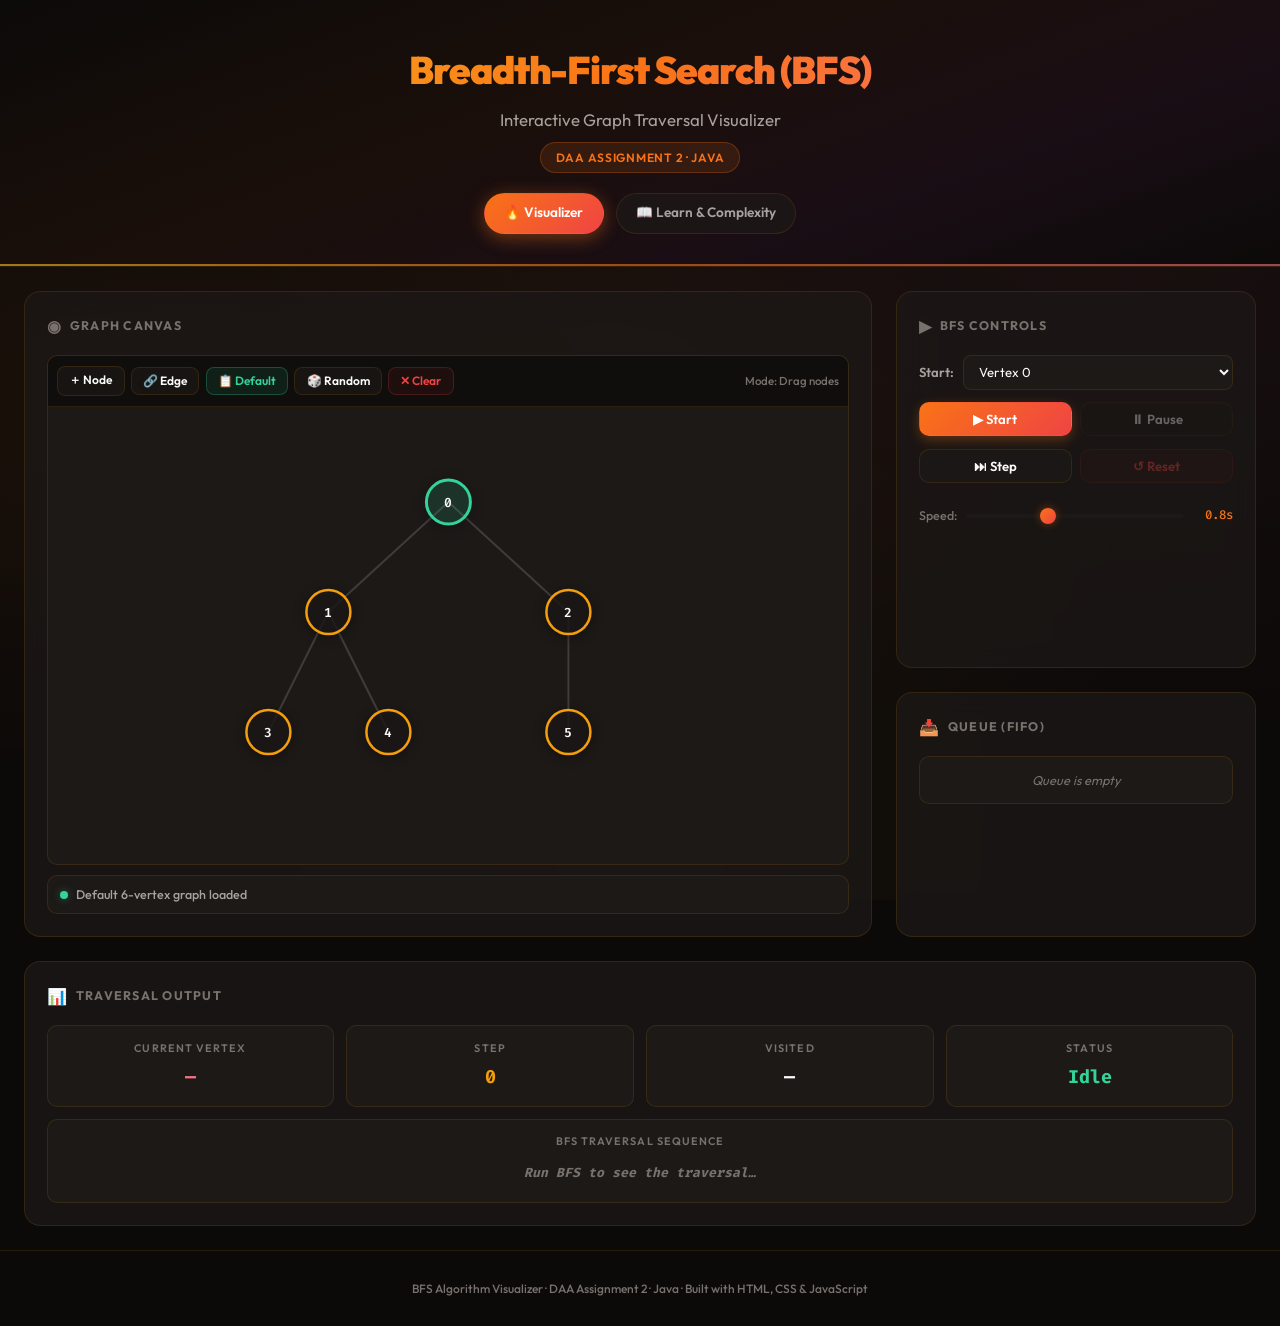
==== visualization/index.html @ 1174d3be "Initial commit: Breadth-First Search (BFS) in Python with interactive visualizer" ====
<!DOCTYPE html>
<html lang="en">
<head>
  <meta charset="UTF-8">
  <meta name="viewport" content="width=device-width, initial-scale=1.0">
  <meta name="description" content="Interactive Breadth-First Search (BFS) algorithm visualizer. Watch BFS traverse graphs in real-time with animated nodes, queue visualization, and traversal output. DAA Assignment 2.">
  <title>BFS Visualizer — Graph Canvas</title>
  <link rel="stylesheet" href="style.css">
</head>
<body>

  <!-- ===== HEADER ===== -->
  <header class="header">
    <h1>Breadth-First Search (BFS)</h1>
    <p class="subtitle">Interactive Graph Traversal Visualizer</p>
    <span class="badge">DAA Assignment 2 · Java</span>

    <nav class="page-nav">
      <a href="index.html" class="nav-link active">🔥 Visualizer</a>
      <a href="learn.html" class="nav-link">📖 Learn & Complexity</a>
    </nav>
  </header>

  <!-- ===== MAIN APP ===== -->
  <main class="app-container">

    <!-- ── Graph Canvas ── -->
    <section class="graph-section card" id="graph-section">
      <div class="card-title"><span class="icon">◉</span> Graph Canvas</div>
      <div class="graph-canvas-wrapper" id="graph-canvas-wrapper">
        <div class="canvas-toolbar">
          <button class="btn btn-sm" id="btn-add-node" title="Click canvas to add node">＋ Node</button>
          <button class="btn btn-sm" id="btn-add-edge" title="Click two nodes to connect">🔗 Edge</button>
          <button class="btn btn-sm btn-success" id="btn-load-default">📋 Default</button>
          <button class="btn btn-sm" id="btn-random-graph">🎲 Random</button>
          <button class="btn btn-sm btn-danger" id="btn-clear-graph">✕ Clear</button>
          <div class="canvas-mode-info" id="canvas-mode-info">Mode: Drag nodes</div>
        </div>
        <svg id="graph-svg" xmlns="http://www.w3.org/2000/svg">
          <defs>
            <filter id="glow">
              <feGaussianBlur stdDeviation="3" result="coloredBlur"/>
              <feMerge>
                <feMergeNode in="coloredBlur"/>
                <feMergeNode in="SourceGraphic"/>
              </feMerge>
            </filter>
          </defs>
          <g id="edges-group"></g>
          <g id="nodes-group"></g>
        </svg>
      </div>
      <div class="status-bar">
        <div class="status-dot ready" id="status-dot"></div>
        <span class="status-text" id="status-text">Ready — add nodes or load a graph</span>
      </div>
    </section>

    <!-- ── Controls ── -->
    <section class="controls-section card" id="controls-section">
      <div class="card-title"><span class="icon">▶</span> BFS Controls</div>
      <div class="controls-grid">
        <div class="start-vertex-row">
          <label for="start-vertex-select">Start:</label>
          <select id="start-vertex-select"><option value="">— add nodes —</option></select>
        </div>
        <div class="controls-row">
          <button class="btn btn-primary" id="btn-start-bfs" disabled>▶ Start</button>
          <button class="btn" id="btn-pause-bfs" disabled>⏸ Pause</button>
        </div>
        <div class="controls-row">
          <button class="btn" id="btn-step-bfs" disabled>⏭ Step</button>
          <button class="btn btn-danger" id="btn-reset-bfs" disabled>↺ Reset</button>
        </div>
        <div class="speed-control">
          <label for="speed-slider">Speed:</label>
          <input type="range" id="speed-slider" min="100" max="2000" value="800" step="100">
          <span class="speed-label" id="speed-label">0.8s</span>
        </div>
      </div>
    </section>

    <!-- ── Queue ── -->
    <section class="queue-section card" id="queue-section">
      <div class="card-title"><span class="icon">📥</span> Queue (FIFO)</div>
      <div class="queue-container" id="queue-container">
        <span class="queue-empty" id="queue-empty-msg">Queue is empty</span>
      </div>
    </section>

    <!-- ── Output ── -->
    <section class="output-section card" id="output-section">
      <div class="card-title"><span class="icon">📊</span> Traversal Output</div>
      <div class="info-grid">
        <div class="info-item">
          <div class="label">Current Vertex</div>
          <div class="value highlight-pink" id="info-current">—</div>
        </div>
        <div class="info-item">
          <div class="label">Step</div>
          <div class="value highlight-blue" id="info-step">0</div>
        </div>
        <div class="info-item">
          <div class="label">Visited</div>
          <div class="value" id="info-visited">—</div>
        </div>
        <div class="info-item">
          <div class="label">Status</div>
          <div class="value highlight-cyan" id="info-status">Idle</div>
        </div>
        <div class="info-item" style="grid-column: 1 / -1;">
          <div class="label">BFS Traversal Sequence</div>
          <div class="value traversal-sequence" id="info-traversal">
            <span style="color: var(--text-muted); font-style: italic; font-size: 0.82rem;">Run BFS to see the traversal…</span>
          </div>
        </div>
      </div>
    </section>

  </main>

  <!-- ===== FOOTER ===== -->
  <footer class="footer">
    BFS Algorithm Visualizer · DAA Assignment 2 · Java · Built with HTML, CSS & JavaScript
  </footer>

  <script src="script.js"></script>
</body>
</html>
---- visualization/style.css ----
/* ========================================================================
   BFS Algorithm Visualizer — "Ember" Theme Stylesheet
   DAA Assignment 2 — Java Implementation
   ======================================================================== */

/* ---------- Google Fonts ---------- */
@import url('https://fonts.googleapis.com/css2?family=Outfit:wght@300;400;500;600;700;800;900&family=Fira+Code:wght@400;500;600&display=swap');

/* ---------- CSS Custom Properties ---------- */
:root {
  /* Backgrounds */
  --bg-primary: #0c0a09;
  --bg-secondary: #1c1917;
  --bg-card: rgba(28, 25, 23, 0.75);
  --bg-card-hover: rgba(41, 37, 36, 0.85);
  --bg-surface: rgba(28, 25, 23, 0.9);

  /* Accents — warm ember palette */
  --accent-orange: #f97316;
  --accent-amber: #f59e0b;
  --accent-rose: #fb7185;
  --accent-red: #ef4444;
  --accent-gold: #fbbf24;
  --accent-emerald: #34d399;

  /* Text */
  --text-primary: #fafaf9;
  --text-secondary: #a8a29e;
  --text-muted: #78716c;

  /* Borders */
  --border-color: rgba(245, 158, 11, 0.12);
  --border-glow: rgba(249, 115, 22, 0.35);

  /* Gradients */
  --gradient-primary: linear-gradient(135deg, #f97316, #ef4444);
  --gradient-accent: linear-gradient(135deg, #fbbf24, #f97316, #fb7185);
  --gradient-header: linear-gradient(160deg, #0c0a09 0%, #1a0f0a 40%, #1a0e15 70%, #0c0a09 100%);
  --gradient-card-border: linear-gradient(135deg, rgba(249,115,22,0.3), rgba(251,113,133,0.15), transparent);

  /* Shadows */
  --shadow-sm: 0 2px 8px rgba(0, 0, 0, 0.4);
  --shadow-md: 0 4px 24px rgba(0, 0, 0, 0.5);
  --shadow-lg: 0 8px 48px rgba(0, 0, 0, 0.6);
  --shadow-glow-orange: 0 0 25px rgba(249, 115, 22, 0.2);
  --shadow-glow-rose: 0 0 25px rgba(251, 113, 133, 0.2);

  /* Sizing */
  --node-radius: 22;
  --border-radius: 16px;
  --border-radius-sm: 10px;
  --border-radius-lg: 20px;

  /* Transitions */
  --transition-fast: 0.15s cubic-bezier(0.4, 0, 0.2, 1);
  --transition-normal: 0.3s cubic-bezier(0.4, 0, 0.2, 1);
  --transition-slow: 0.5s cubic-bezier(0.4, 0, 0.2, 1);
}

/* ---------- Reset & Base ---------- */
*, *::before, *::after {
  margin: 0;
  padding: 0;
  box-sizing: border-box;
}

html {
  scroll-behavior: smooth;
  font-size: 16px;
}

body {
  font-family: 'Outfit', -apple-system, BlinkMacSystemFont, sans-serif;
  background: var(--bg-primary);
  color: var(--text-primary);
  min-height: 100vh;
  line-height: 1.6;
  overflow-x: hidden;
}

/* Animated ember background particles */
body::before {
  content: '';
  position: fixed;
  top: 0;
  left: 0;
  width: 100%;
  height: 100%;
  background:
    radial-gradient(ellipse at 15% 45%, rgba(249, 115, 22, 0.07) 0%, transparent 55%),
    radial-gradient(ellipse at 85% 25%, rgba(251, 113, 133, 0.06) 0%, transparent 55%),
    radial-gradient(ellipse at 50% 90%, rgba(245, 158, 11, 0.05) 0%, transparent 55%);
  pointer-events: none;
  z-index: 0;
  animation: emberGlow 8s ease-in-out infinite alternate;
}

@keyframes emberGlow {
  0% { opacity: 0.7; }
  100% { opacity: 1; }
}

/* ---------- Scrollbar ---------- */
::-webkit-scrollbar {
  width: 6px;
  height: 6px;
}

::-webkit-scrollbar-track {
  background: var(--bg-primary);
}

::-webkit-scrollbar-thumb {
  background: var(--accent-orange);
  border-radius: 3px;
}

/* ---------- Header ---------- */
.header {
  position: relative;
  text-align: center;
  padding: 2.5rem 1.5rem 2rem;
  background: var(--gradient-header);
  border-bottom: 1px solid var(--border-color);
  z-index: 1;
}

.header::after {
  content: '';
  position: absolute;
  bottom: 0;
  left: 0;
  width: 100%;
  height: 2px;
  background: var(--gradient-accent);
  opacity: 0.6;
}

.header h1 {
  font-size: 2.4rem;
  font-weight: 900;
  background: var(--gradient-accent);
  -webkit-background-clip: text;
  -webkit-text-fill-color: transparent;
  background-clip: text;
  letter-spacing: -0.03em;
  margin-bottom: 0.35rem;
}

.header .subtitle {
  font-size: 1.05rem;
  color: var(--text-secondary);
  font-weight: 400;
  margin-bottom: 0.5rem;
}

.header .badge {
  display: inline-block;
  padding: 0.3rem 0.9rem;
  background: rgba(249, 115, 22, 0.12);
  border: 1px solid rgba(249, 115, 22, 0.25);
  border-radius: 24px;
  font-size: 0.75rem;
  font-weight: 600;
  color: var(--accent-orange);
  letter-spacing: 0.06em;
  text-transform: uppercase;
}

/* ---------- Page Navigation ---------- */
.page-nav {
  margin-top: 1.25rem;
  display: flex;
  justify-content: center;
  gap: 0.75rem;
  flex-wrap: wrap;
}

.nav-link {
  display: inline-flex;
  align-items: center;
  gap: 0.45rem;
  padding: 0.55rem 1.2rem;
  border-radius: 30px;
  font-size: 0.85rem;
  font-weight: 600;
  text-decoration: none;
  color: var(--text-secondary);
  background: var(--bg-card);
  border: 1px solid var(--border-color);
  transition: all var(--transition-normal);
  backdrop-filter: blur(8px);
}

.nav-link:hover {
  color: var(--text-primary);
  border-color: var(--accent-orange);
  background: var(--bg-card-hover);
  transform: translateY(-2px);
  box-shadow: var(--shadow-glow-orange);
}

.nav-link.active {
  color: #fff;
  background: var(--gradient-primary);
  border-color: transparent;
  box-shadow: 0 4px 18px rgba(249, 115, 22, 0.4);
}

/* ---------- Main Layout ---------- */
.app-container {
  position: relative;
  z-index: 1;
  max-width: 1440px;
  margin: 0 auto;
  padding: 1.5rem;
  display: grid;
  grid-template-columns: 1fr 360px;
  grid-template-rows: auto auto auto;
  gap: 1.5rem;
}

/* ---------- Card Base ---------- */
.card {
  background: var(--bg-card);
  border: 1px solid var(--border-color);
  border-radius: var(--border-radius);
  padding: 1.35rem;
  backdrop-filter: blur(12px);
  transition: border-color var(--transition-normal), box-shadow var(--transition-normal);
}

.card:hover {
  border-color: rgba(249, 115, 22, 0.2);
  box-shadow: 0 0 30px rgba(249, 115, 22, 0.05);
}

.card-title {
  font-size: 0.78rem;
  font-weight: 700;
  text-transform: uppercase;
  letter-spacing: 0.1em;
  color: var(--text-muted);
  margin-bottom: 1rem;
  display: flex;
  align-items: center;
  gap: 0.5rem;
}

.card-title .icon {
  font-size: 1rem;
}

/* ---------- Graph Canvas Area ---------- */
.graph-section {
  grid-column: 1;
  grid-row: 1 / 3;
}

.graph-canvas-wrapper {
  position: relative;
  background: var(--bg-secondary);
  border-radius: var(--border-radius-sm);
  overflow: hidden;
  border: 1px solid var(--border-color);
  min-height: 450px;
}

.graph-canvas-wrapper svg {
  width: 100%;
  height: 450px;
  cursor: crosshair;
}

/* SVG Node Styles */
.node-group {
  cursor: grab;
}

.node-group:active {
  cursor: grabbing;
}

.node-circle {
  fill: var(--bg-card);
  stroke: var(--accent-amber);
  stroke-width: 2.5;
  transition: fill 0.4s ease, stroke 0.4s ease, stroke-width 0.3s ease;
  filter: drop-shadow(0 2px 6px rgba(0, 0, 0, 0.4));
}

.node-circle.visited {
  fill: rgba(249, 115, 22, 0.2);
  stroke: var(--accent-orange);
  stroke-width: 3;
}

.node-circle.current {
  fill: rgba(251, 113, 133, 0.3);
  stroke: var(--accent-rose);
  stroke-width: 3.5;
  filter: drop-shadow(0 0 12px rgba(251, 113, 133, 0.5));
}

.node-circle.queued {
  fill: rgba(245, 158, 11, 0.2);
  stroke: var(--accent-gold);
  stroke-width: 3;
  animation: pulseQueued 0.6s ease;
}

.node-circle.start-node {
  fill: rgba(52, 211, 153, 0.15);
  stroke: var(--accent-emerald);
  stroke-width: 3;
}

.node-circle.selected {
  stroke: var(--accent-rose);
  stroke-width: 3;
  stroke-dasharray: 5 3;
}

@keyframes pulseQueued {
  0% { stroke-width: 2.5; }
  50% { stroke-width: 5; }
  100% { stroke-width: 3; }
}

.node-label {
  text-anchor: middle;
  dominant-baseline: central;
  fill: var(--text-primary);
  font-family: 'Fira Code', monospace;
  font-size: 13px;
  font-weight: 600;
  pointer-events: none;
}

/* Edge Styles */
.edge-line {
  stroke: rgba(168, 162, 158, 0.25);
  stroke-width: 2;
  transition: stroke 0.4s ease, stroke-width 0.3s ease;
}

.edge-line.explored {
  stroke: rgba(249, 115, 22, 0.45);
  stroke-width: 2.5;
}

.edge-line.current-edge {
  stroke: var(--accent-rose);
  stroke-width: 3;
  filter: drop-shadow(0 0 6px rgba(251, 113, 133, 0.4));
}

/* Canvas Toolbar */
.canvas-toolbar {
  display: flex;
  gap: 0.4rem;
  padding: 0.6rem;
  flex-wrap: wrap;
  align-items: center;
  background: rgba(12, 10, 9, 0.7);
  border-bottom: 1px solid var(--border-color);
  backdrop-filter: blur(8px);
}

.canvas-mode-info {
  margin-left: auto;
  font-size: 0.72rem;
  color: var(--text-muted);
  font-weight: 500;
}

/* ---------- Buttons ---------- */
.btn {
  display: inline-flex;
  align-items: center;
  justify-content: center;
  gap: 0.35rem;
  padding: 0.5rem 1rem;
  border: 1px solid var(--border-color);
  border-radius: 10px;
  background: var(--bg-card);
  color: var(--text-primary);
  font-family: 'Outfit', sans-serif;
  font-size: 0.82rem;
  font-weight: 600;
  cursor: pointer;
  transition: all var(--transition-fast);
  backdrop-filter: blur(4px);
}

.btn:hover {
  border-color: var(--accent-amber);
  background: var(--bg-card-hover);
  transform: translateY(-1px);
  box-shadow: var(--shadow-sm);
}

.btn:active {
  transform: translateY(0);
}

.btn-primary {
  background: var(--gradient-primary);
  border-color: transparent;
  color: #fff;
  box-shadow: 0 4px 12px rgba(249, 115, 22, 0.3);
}

.btn-primary:hover {
  box-shadow: 0 6px 20px rgba(249, 115, 22, 0.45);
  transform: translateY(-2px);
}

.btn-success {
  background: rgba(52, 211, 153, 0.1);
  border-color: rgba(52, 211, 153, 0.25);
  color: var(--accent-emerald);
}

.btn-success:hover {
  background: rgba(52, 211, 153, 0.2);
  box-shadow: 0 0 15px rgba(52, 211, 153, 0.15);
}

.btn-danger {
  background: rgba(239, 68, 68, 0.08);
  border-color: rgba(239, 68, 68, 0.2);
  color: var(--accent-red);
}

.btn-danger:hover {
  background: rgba(239, 68, 68, 0.18);
}

.btn-sm {
  padding: 0.35rem 0.7rem;
  font-size: 0.75rem;
  border-radius: 8px;
}

.btn:disabled {
  opacity: 0.35;
  cursor: not-allowed;
  pointer-events: none;
}

/* ---------- Controls Panel ---------- */
.controls-section {
  grid-column: 2;
  grid-row: 1;
}

.controls-grid {
  display: flex;
  flex-direction: column;
  gap: 0.8rem;
}

.start-vertex-row {
  display: flex;
  align-items: center;
  gap: 0.6rem;
}

.start-vertex-row label {
  font-size: 0.82rem;
  font-weight: 600;
  color: var(--text-secondary);
  white-space: nowrap;
}

.start-vertex-row select {
  flex: 1;
  padding: 0.45rem 0.65rem;
  border: 1px solid var(--border-color);
  border-radius: 8px;
  background: var(--bg-secondary);
  color: var(--text-primary);
  font-family: 'Outfit', sans-serif;
  font-size: 0.82rem;
  outline: none;
  cursor: pointer;
  transition: border-color var(--transition-fast);
}

.start-vertex-row select:hover,
.start-vertex-row select:focus {
  border-color: var(--accent-orange);
}

.controls-row {
  display: flex;
  gap: 0.5rem;
  flex-wrap: wrap;
}

.controls-row .btn {
  flex: 1;
  min-width: 0;
}

.speed-control {
  display: flex;
  align-items: center;
  gap: 0.6rem;
  padding: 0.6rem 0;
}

.speed-control label {
  font-size: 0.78rem;
  color: var(--text-muted);
  white-space: nowrap;
  font-weight: 500;
}

.speed-control input[type="range"] {
  flex: 1;
  -webkit-appearance: none;
  appearance: none;
  height: 4px;
  background: var(--bg-secondary);
  border-radius: 2px;
  outline: none;
}

.speed-control input[type="range"]::-webkit-slider-thumb {
  -webkit-appearance: none;
  width: 16px;
  height: 16px;
  border-radius: 50%;
  background: var(--gradient-primary);
  cursor: pointer;
  box-shadow: 0 0 8px rgba(249, 115, 22, 0.4);
}

.speed-label {
  font-size: 0.78rem;
  font-family: 'Fira Code', monospace;
  color: var(--accent-orange);
  min-width: 2.5rem;
  text-align: right;
  font-weight: 500;
}

/* ---------- Queue Section ---------- */
.queue-section {
  grid-column: 2;
  grid-row: 2;
}

.queue-container {
  display: flex;
  gap: 0.4rem;
  flex-wrap: wrap;
  align-items: center;
  min-height: 44px;
  padding: 0.5rem;
  background: var(--bg-secondary);
  border-radius: var(--border-radius-sm);
  border: 1px solid var(--border-color);
}

.queue-item {
  display: inline-flex;
  align-items: center;
  justify-content: center;
  width: 36px;
  height: 36px;
  border-radius: 8px;
  font-family: 'Fira Code', monospace;
  font-size: 0.82rem;
  font-weight: 600;
  color: var(--accent-amber);
  background: rgba(245, 158, 11, 0.08);
  border: 1px solid rgba(245, 158, 11, 0.2);
  animation: slideIn 0.25s cubic-bezier(0.34, 1.56, 0.64, 1);
}

.queue-item.front {
  color: var(--accent-orange);
  background: rgba(249, 115, 22, 0.15);
  border-color: var(--accent-orange);
  box-shadow: 0 0 10px rgba(249, 115, 22, 0.2);
}

.queue-empty {
  color: var(--text-muted);
  font-size: 0.8rem;
  font-style: italic;
  width: 100%;
  text-align: center;
  padding: 0.3rem;
}

@keyframes slideIn {
  from { opacity: 0; transform: translateX(12px) scale(0.8); }
  to { opacity: 1; transform: translateX(0) scale(1); }
}

/* ---------- Output Section ---------- */
.output-section {
  grid-column: 1 / -1;
}

.info-grid {
  display: grid;
  grid-template-columns: repeat(4, 1fr);
  gap: 0.75rem;
}

.info-item {
  padding: 0.85rem;
  background: var(--bg-secondary);
  border-radius: var(--border-radius-sm);
  border: 1px solid var(--border-color);
  text-align: center;
}

.info-item .label {
  font-size: 0.68rem;
  text-transform: uppercase;
  letter-spacing: 0.1em;
  color: var(--text-muted);
  margin-bottom: 0.35rem;
  font-weight: 600;
}

.info-item .value {
  font-family: 'Fira Code', monospace;
  font-size: 1.15rem;
  font-weight: 700;
  color: var(--text-primary);
}

.highlight-pink { color: var(--accent-rose) !important; }
.highlight-blue { color: var(--accent-amber) !important; }
.highlight-cyan { color: var(--accent-emerald) !important; }

.traversal-sequence {
  font-size: 0.9rem !important;
  display: flex;
  flex-wrap: wrap;
  align-items: center;
  justify-content: center;
  gap: 0.3rem;
  min-height: 2rem;
}

.traversal-item {
  display: inline-flex;
  align-items: center;
  justify-content: center;
  padding: 0.2rem 0.6rem;
  background: rgba(249, 115, 22, 0.12);
  border: 1px solid rgba(249, 115, 22, 0.25);
  border-radius: 6px;
  font-family: 'Fira Code', monospace;
  font-size: 0.82rem;
  font-weight: 600;
  color: var(--accent-orange);
  animation: fadeIn 0.3s ease;
}

.traversal-arrow {
  color: var(--text-muted);
  font-size: 0.72rem;
}

@keyframes fadeIn {
  from { opacity: 0; transform: translateY(4px); }
  to { opacity: 1; transform: translateY(0); }
}

/* ---------- Bottom Panels ---------- */
.bottom-panels {
  grid-column: 1 / -1;
  display: grid;
  grid-template-columns: 1fr 1fr;
  gap: 1.5rem;
}

/* ---------- Algorithm Panel ---------- */
.algorithm-panel .steps-list {
  list-style: none;
  counter-reset: step;
}

.algorithm-panel .steps-list li {
  counter-increment: step;
  padding: 0.55rem 0.5rem 0.55rem 2.5rem;
  position: relative;
  font-size: 0.85rem;
  color: var(--text-secondary);
  border-left: 2px solid var(--border-color);
  margin-left: 0.75rem;
  transition: all var(--transition-normal);
}

.algorithm-panel .steps-list li::before {
  content: counter(step);
  position: absolute;
  left: -0.95rem;
  top: 0.5rem;
  width: 1.6rem;
  height: 1.6rem;
  background: var(--bg-card);
  border: 2px solid var(--border-color);
  border-radius: 50%;
  display: flex;
  align-items: center;
  justify-content: center;
  font-size: 0.7rem;
  font-weight: 700;
  color: var(--text-muted);
  font-family: 'Fira Code', monospace;
}

.algorithm-panel .steps-list li.active {
  color: var(--text-primary);
  border-left-color: var(--accent-orange);
}

.algorithm-panel .steps-list li.active::before {
  background: rgba(249, 115, 22, 0.15);
  border-color: var(--accent-orange);
  color: var(--accent-orange);
}

.algorithm-panel .steps-list li.completed {
  color: var(--text-secondary);
  border-left-color: rgba(249, 115, 22, 0.25);
}

.algorithm-panel .steps-list li.completed::before {
  content: '✓';
  background: rgba(249, 115, 22, 0.08);
  border-color: rgba(249, 115, 22, 0.25);
  color: var(--accent-orange);
}

/* Pseudocode */
.pseudocode {
  background: var(--bg-secondary);
  border: 1px solid var(--border-color);
  border-radius: var(--border-radius-sm);
  padding: 1rem;
  margin-top: 1rem;
  font-family: 'Fira Code', monospace;
  font-size: 0.78rem;
  line-height: 1.9;
  color: var(--text-secondary);
}

.pseudocode .keyword {
  color: var(--accent-rose);
  font-weight: 600;
}

.pseudocode .function {
  color: var(--accent-amber);
  font-weight: 600;
}

.pseudocode .comment {
  color: var(--text-muted);
  font-style: italic;
}

.pseudo-line {
  display: block;
  padding: 0 0.5rem;
  border-left: 2px solid transparent;
  transition: all var(--transition-fast);
}

.pseudocode .highlight-line {
  background: rgba(249, 115, 22, 0.06);
  border-left: 2px solid var(--accent-orange);
  margin: 0 -1rem;
  padding: 0 1rem;
  display: block;
}

/* ---------- Complexity Panel ---------- */
.complexity-grid {
  display: grid;
  grid-template-columns: 1fr 1fr;
  gap: 0.75rem;
}

.complexity-item {
  padding: 0.9rem;
  background: var(--bg-secondary);
  border: 1px solid var(--border-color);
  border-radius: var(--border-radius-sm);
  text-align: center;
  transition: border-color var(--transition-normal);
}

.complexity-item:hover {
  border-color: rgba(249, 115, 22, 0.25);
}

.complexity-item .metric-label {
  font-size: 0.68rem;
  text-transform: uppercase;
  letter-spacing: 0.1em;
  color: var(--text-muted);
  margin-bottom: 0.35rem;
  font-weight: 600;
}

.complexity-item .metric-value {
  font-family: 'Fira Code', monospace;
  font-size: 1.15rem;
  font-weight: 700;
  color: var(--accent-orange);
}

.complexity-item .metric-note {
  font-size: 0.72rem;
  color: var(--text-muted);
  margin-top: 0.3rem;
}

/* ---------- Learning Mode ---------- */
.learning-panel {
  grid-column: 1 / -1;
}

.learning-toggle {
  display: flex;
  align-items: center;
  gap: 0.65rem;
  margin-bottom: 0.8rem;
}

.learning-toggle label {
  font-size: 0.82rem;
  color: var(--text-secondary);
  cursor: pointer;
  font-weight: 500;
}

/* Toggle switch */
.toggle-switch {
  position: relative;
  width: 42px;
  height: 24px;
}

.toggle-switch input {
  opacity: 0;
  width: 0;
  height: 0;
}

.toggle-slider {
  position: absolute;
  inset: 0;
  background: var(--bg-secondary);
  border: 1px solid var(--border-color);
  border-radius: 24px;
  cursor: pointer;
  transition: all var(--transition-normal);
}

.toggle-slider::before {
  content: '';
  position: absolute;
  left: 3px;
  top: 3px;
  width: 16px;
  height: 16px;
  background: var(--text-muted);
  border-radius: 50%;
  transition: all var(--transition-normal);
}

.toggle-switch input:checked + .toggle-slider {
  background: rgba(249, 115, 22, 0.15);
  border-color: var(--accent-orange);
}

.toggle-switch input:checked + .toggle-slider::before {
  transform: translateX(18px);
  background: var(--accent-orange);
}

.learning-message {
  padding: 1rem 1.15rem;
  background: var(--bg-secondary);
  border: 1px solid var(--border-color);
  border-left: 3px solid var(--accent-amber);
  border-radius: var(--border-radius-sm);
  font-size: 0.88rem;
  line-height: 1.7;
  color: var(--text-secondary);
  min-height: 60px;
  display: block;
  transition: all var(--transition-normal);
}

.learning-message.active {
  color: var(--text-primary);
  border-left-color: var(--accent-rose);
  background: rgba(28, 25, 23, 0.95);
}

/* ---------- Status bar ---------- */
.status-bar {
  display: flex;
  align-items: center;
  gap: 0.5rem;
  padding: 0.55rem 0.75rem;
  margin-top: 0.6rem;
  background: var(--bg-secondary);
  border-radius: var(--border-radius-sm);
  border: 1px solid var(--border-color);
  font-size: 0.78rem;
}

.status-dot {
  width: 8px;
  height: 8px;
  border-radius: 50%;
  background: var(--text-muted);
  flex-shrink: 0;
}

.status-dot.ready {
  background: var(--accent-emerald);
  box-shadow: 0 0 8px rgba(52, 211, 153, 0.4);
}

.status-dot.running {
  background: var(--accent-rose);
  box-shadow: 0 0 8px rgba(251, 113, 133, 0.4);
  animation: blink 1s ease-in-out infinite;
}

.status-dot.paused {
  background: var(--accent-amber);
  box-shadow: 0 0 8px rgba(245, 158, 11, 0.4);
}

.status-dot.done {
  background: var(--accent-orange);
  box-shadow: 0 0 8px rgba(249, 115, 22, 0.3);
}

@keyframes blink {
  0%, 100% { opacity: 1; }
  50% { opacity: 0.35; }
}

.status-text {
  color: var(--text-secondary);
  font-weight: 500;
}

/* ---------- Footer ---------- */
.footer {
  position: relative;
  z-index: 1;
  text-align: center;
  padding: 1.75rem;
  color: var(--text-muted);
  font-size: 0.75rem;
  border-top: 1px solid var(--border-color);
  font-weight: 500;
}

/* ---------- Responsive ---------- */
@media (max-width: 900px) {
  .app-container {
    grid-template-columns: 1fr;
  }

  .graph-section {
    grid-column: 1;
    grid-row: auto;
  }

  .controls-section,
  .queue-section {
    grid-column: 1;
    grid-row: auto;
  }

  .output-section {
    grid-column: 1;
    grid-row: auto;
  }

  .bottom-panels {
    grid-column: 1;
    grid-template-columns: 1fr;
  }

  .learning-panel {
    grid-column: 1;
  }

  .header h1 {
    font-size: 1.7rem;
  }
}

@media (max-width: 600px) {
  .app-container {
    padding: 0.75rem;
    gap: 1rem;
  }

  .header {
    padding: 1.5rem 1rem 1.2rem;
  }

  .header h1 {
    font-size: 1.35rem;
  }

  .graph-canvas-wrapper svg {
    height: 320px;
  }

  .info-grid {
    grid-template-columns: 1fr 1fr;
  }

  .complexity-grid {
    grid-template-columns: 1fr;
  }

  .canvas-toolbar {
    justify-content: center;
  }

  .page-nav {
    gap: 0.5rem;
  }

  .nav-link {
    font-size: 0.78rem;
    padding: 0.45rem 0.85rem;
  }
}

/* ---------- Utility ---------- */
.hidden {
  display: none !important;
}

.mono {
  font-family: 'Fira Code', monospace;
}
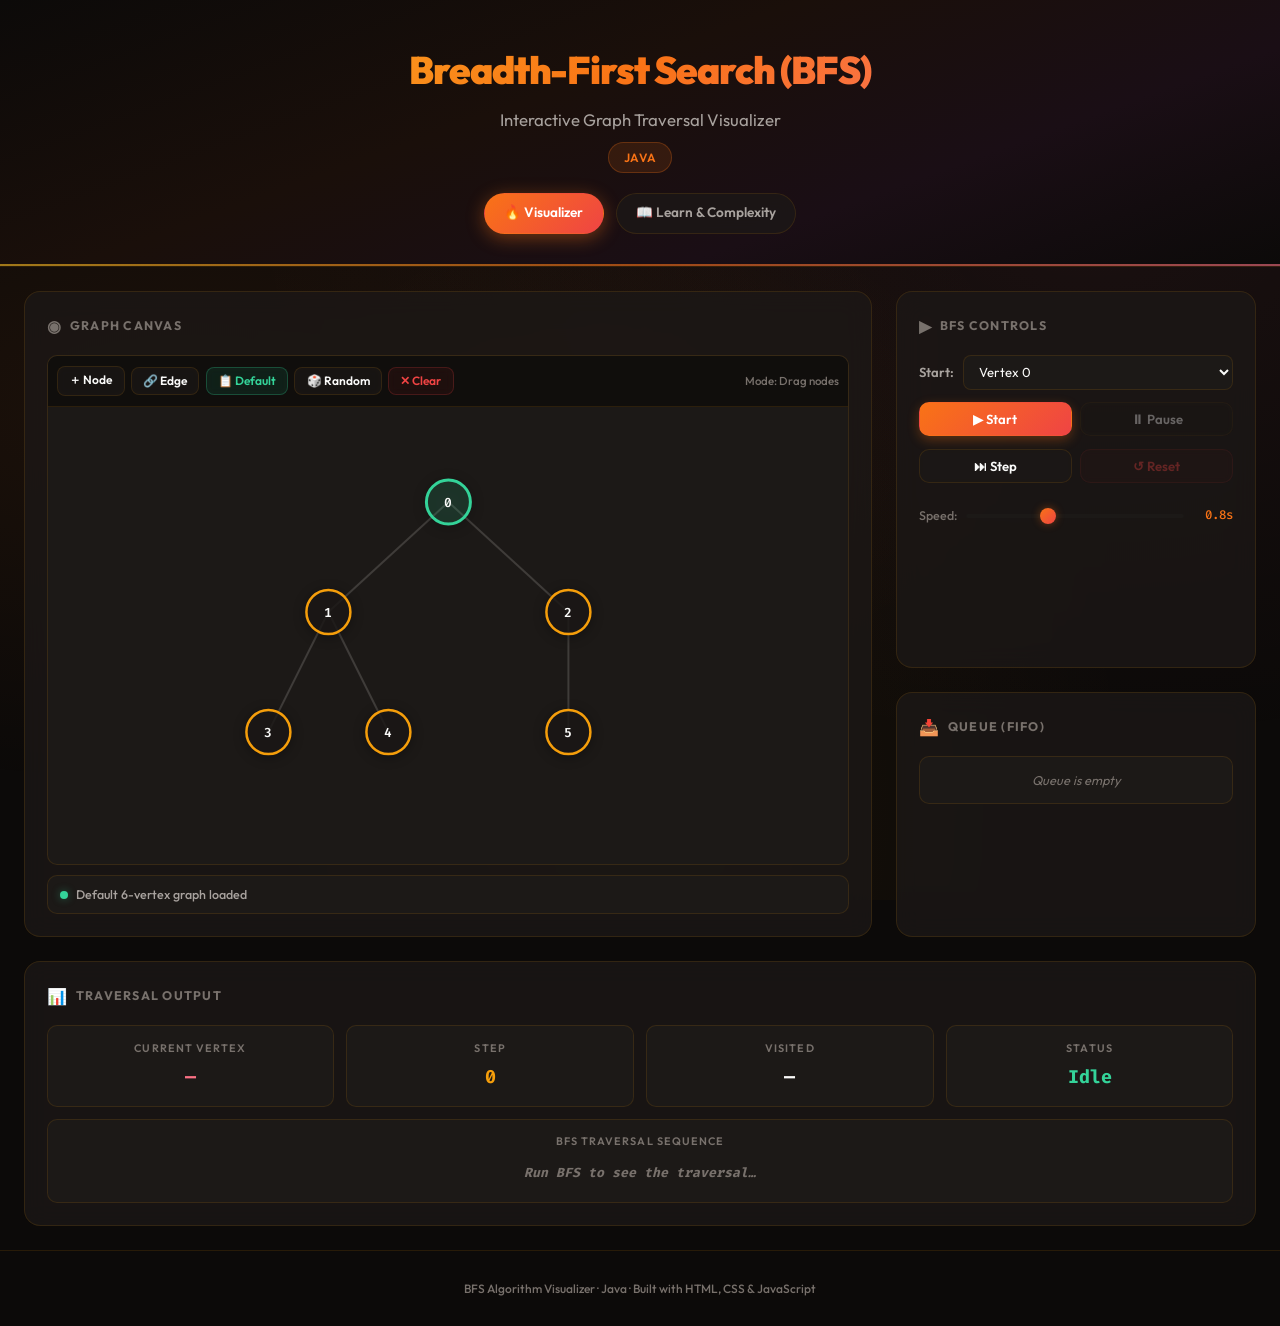
==== commit e6fd3f26: "Remove assignment references and update documentation" ====
--- a/visualization/index.html
+++ b/visualization/index.html
@@ -3,7 +3,7 @@
 <head>
   <meta charset="UTF-8">
   <meta name="viewport" content="width=device-width, initial-scale=1.0">
-  <meta name="description" content="Interactive Breadth-First Search (BFS) algorithm visualizer. Watch BFS traverse graphs in real-time with animated nodes, queue visualization, and traversal output. DAA Assignment 2.">
+  <meta name="description" content="Interactive Breadth-First Search (BFS) algorithm visualizer. Watch BFS traverse graphs in real-time with animated nodes, queue visualization, and traversal output. .">
   <title>BFS Visualizer — Graph Canvas</title>
   <link rel="stylesheet" href="style.css">
 </head>
@@ -13,7 +13,7 @@
   <header class="header">
     <h1>Breadth-First Search (BFS)</h1>
     <p class="subtitle">Interactive Graph Traversal Visualizer</p>
-    <span class="badge">DAA Assignment 2 · Java</span>
+    <span class="badge">Java</span>
 
     <nav class="page-nav">
       <a href="index.html" class="nav-link active">🔥 Visualizer</a>
@@ -121,7 +121,7 @@
 
   <!-- ===== FOOTER ===== -->
   <footer class="footer">
-    BFS Algorithm Visualizer · DAA Assignment 2 · Java · Built with HTML, CSS & JavaScript
+    BFS Algorithm Visualizer · Java · Built with HTML, CSS & JavaScript
   </footer>
 
   <script src="script.js"></script>
--- a/visualization/style.css
+++ b/visualization/style.css
@@ -1,6 +1,6 @@
 /* ========================================================================
    BFS Algorithm Visualizer — "Ember" Theme Stylesheet
-   DAA Assignment 2 — Java Implementation
+   Java Implementation
    ======================================================================== */
 
 /* ---------- Google Fonts ---------- */
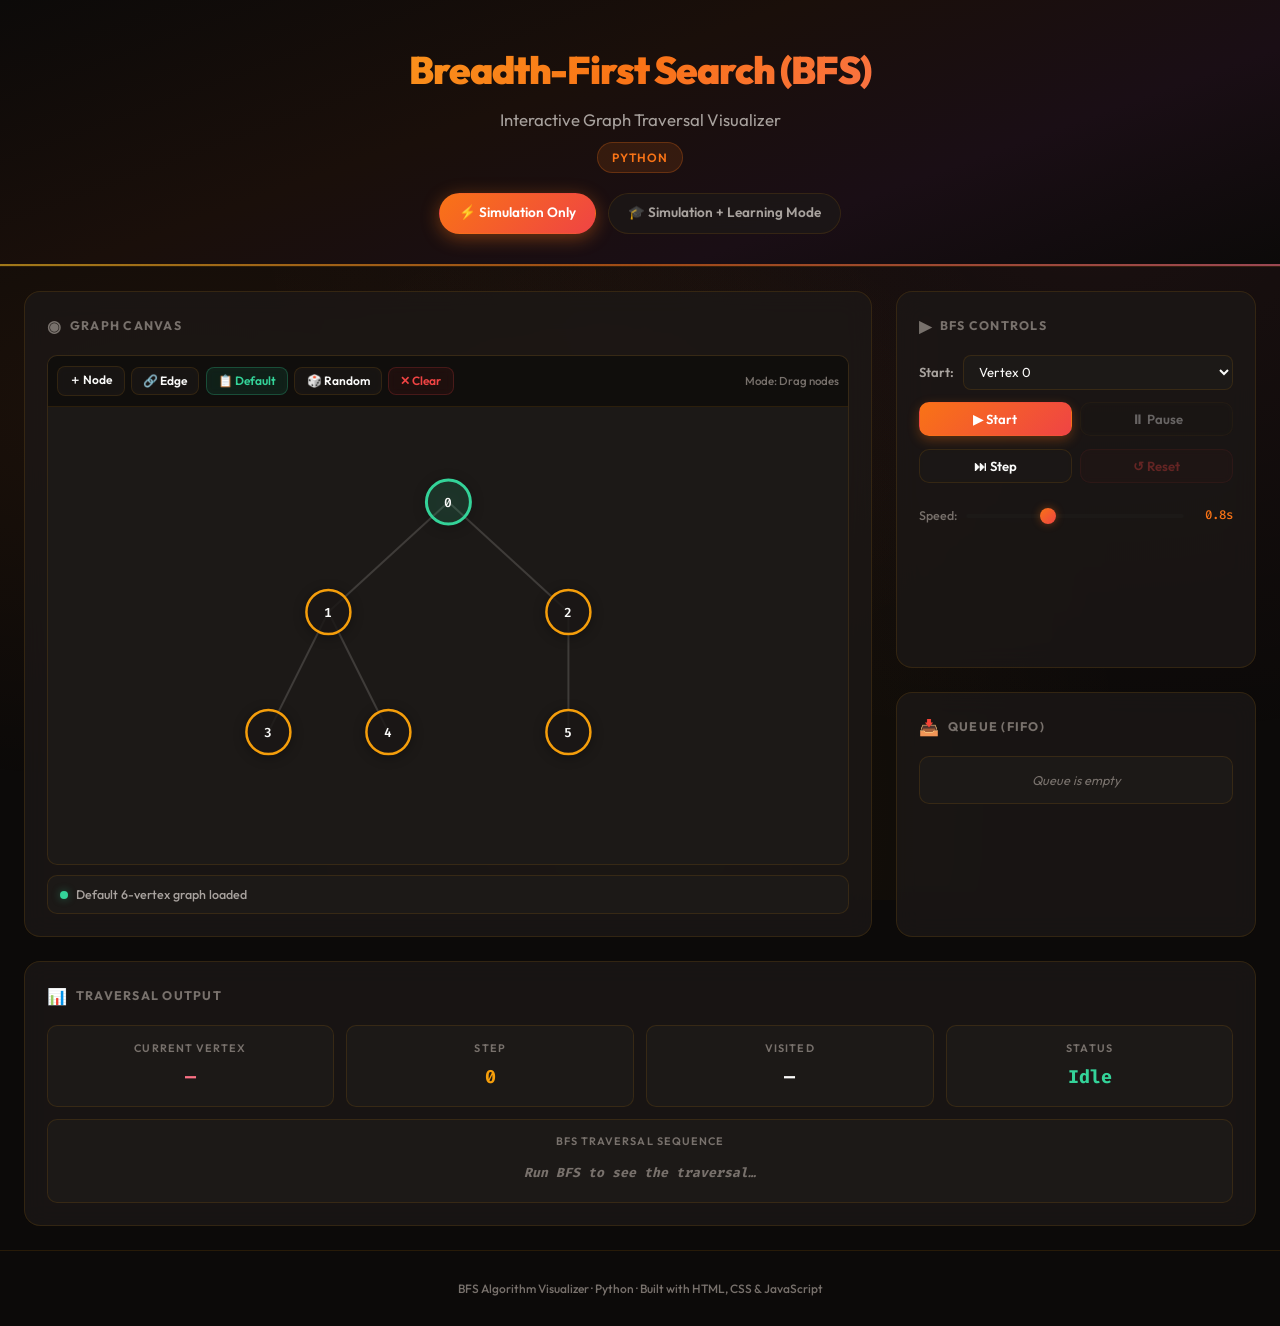
==== commit badd4aba: "Update visualizer to two dedicated pages: Simulation Only and Simulation + Learning Mode (Python)" ====
--- a/visualization/index.html
+++ b/visualization/index.html
@@ -13,11 +13,11 @@
   <header class="header">
     <h1>Breadth-First Search (BFS)</h1>
     <p class="subtitle">Interactive Graph Traversal Visualizer</p>
-    <span class="badge">Java</span>
+    <span class="badge">Python</span>
 
     <nav class="page-nav">
-      <a href="index.html" class="nav-link active">🔥 Visualizer</a>
-      <a href="learn.html" class="nav-link">📖 Learn & Complexity</a>
+      <a href="index.html" class="nav-link active">⚡ Simulation Only</a>
+      <a href="learn.html" class="nav-link">🎓 Simulation + Learning Mode</a>
     </nav>
   </header>
 
@@ -121,7 +121,7 @@
 
   <!-- ===== FOOTER ===== -->
   <footer class="footer">
-    BFS Algorithm Visualizer · Java · Built with HTML, CSS & JavaScript
+    BFS Algorithm Visualizer · Python · Built with HTML, CSS & JavaScript
   </footer>
 
   <script src="script.js"></script>
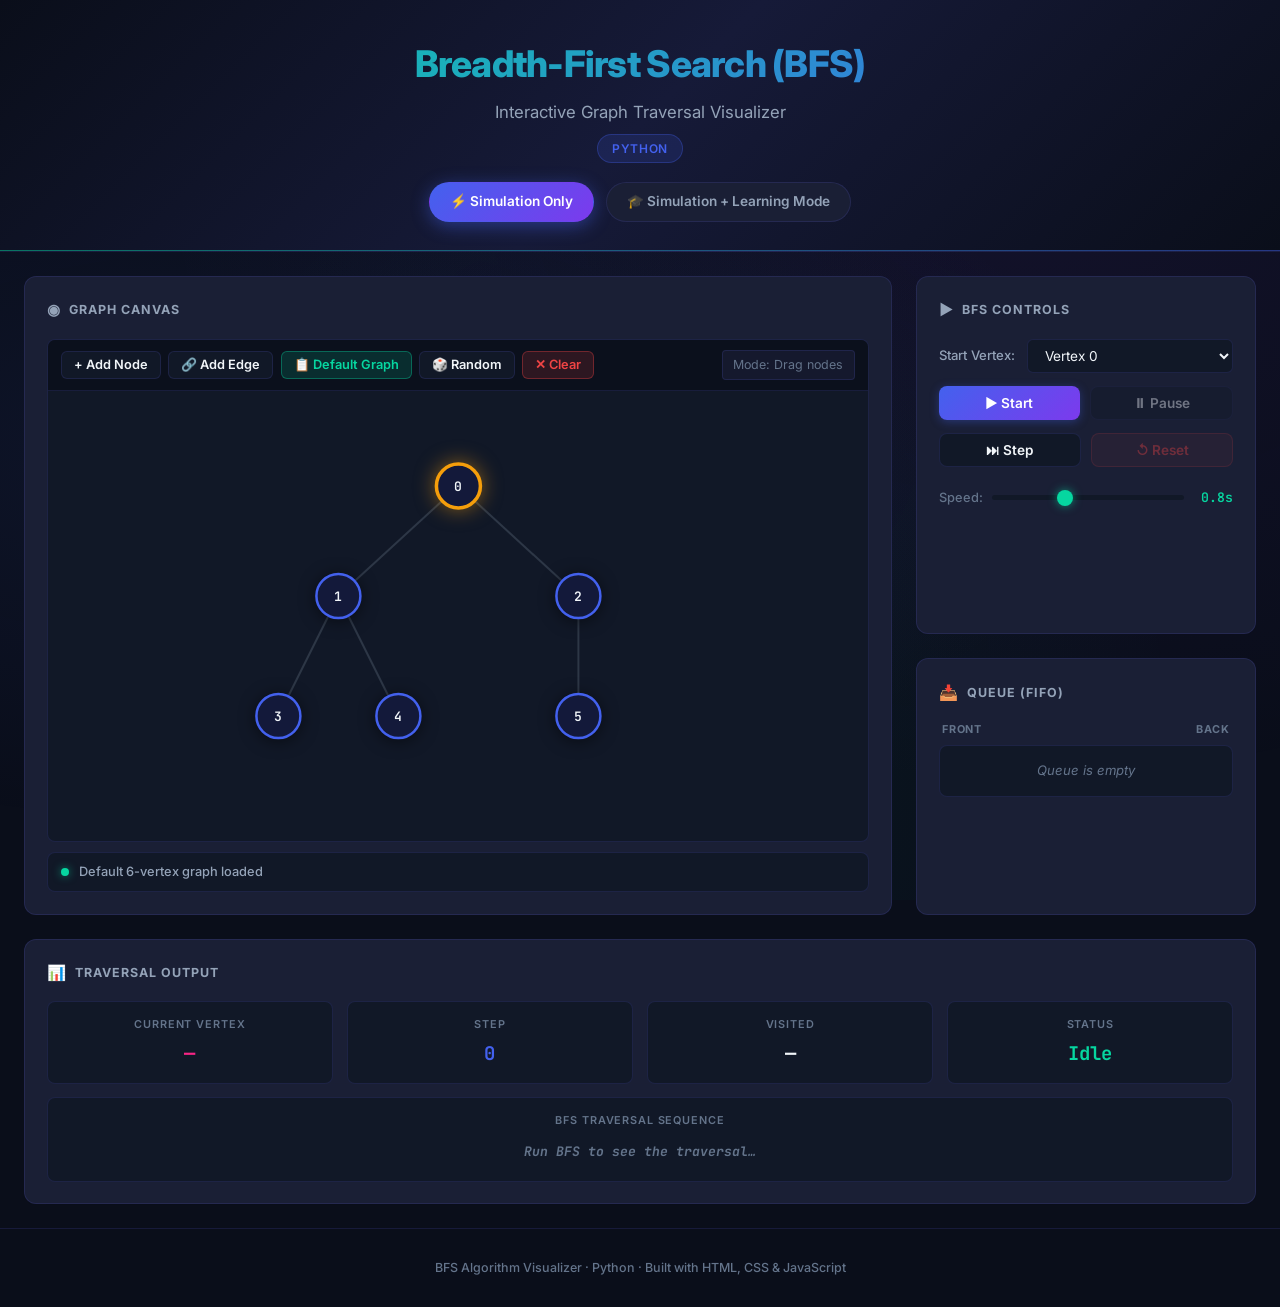
==== commit 7f561bd0: "Restore original dark neon cyan/blue theme and align two pages (simulation only & simulation + learn" ====
--- a/visualization/index.html
+++ b/visualization/index.html
@@ -29,9 +29,9 @@
       <div class="card-title"><span class="icon">◉</span> Graph Canvas</div>
       <div class="graph-canvas-wrapper" id="graph-canvas-wrapper">
         <div class="canvas-toolbar">
-          <button class="btn btn-sm" id="btn-add-node" title="Click canvas to add node">＋ Node</button>
-          <button class="btn btn-sm" id="btn-add-edge" title="Click two nodes to connect">🔗 Edge</button>
-          <button class="btn btn-sm btn-success" id="btn-load-default">📋 Default</button>
+          <button class="btn btn-sm" id="btn-add-node" title="Click canvas to add node">+ Add Node</button>
+          <button class="btn btn-sm" id="btn-add-edge" title="Click two nodes to connect">🔗 Add Edge</button>
+          <button class="btn btn-sm btn-success" id="btn-load-default">📋 Default Graph</button>
           <button class="btn btn-sm" id="btn-random-graph">🎲 Random</button>
           <button class="btn btn-sm btn-danger" id="btn-clear-graph">✕ Clear</button>
           <div class="canvas-mode-info" id="canvas-mode-info">Mode: Drag nodes</div>
@@ -61,7 +61,7 @@
       <div class="card-title"><span class="icon">▶</span> BFS Controls</div>
       <div class="controls-grid">
         <div class="start-vertex-row">
-          <label for="start-vertex-select">Start:</label>
+          <label for="start-vertex-select">Start Vertex:</label>
           <select id="start-vertex-select"><option value="">— add nodes —</option></select>
         </div>
         <div class="controls-row">
@@ -83,6 +83,10 @@
     <!-- ── Queue ── -->
     <section class="queue-section card" id="queue-section">
       <div class="card-title"><span class="icon">📥</span> Queue (FIFO)</div>
+      <div style="display:flex; justify-content:space-between; font-size:0.68rem; color:var(--text-muted); font-weight:700; letter-spacing:0.08em; margin-bottom:0.4rem; padding:0 0.2rem;">
+        <span>FRONT</span>
+        <span>BACK</span>
+      </div>
       <div class="queue-container" id="queue-container">
         <span class="queue-empty" id="queue-empty-msg">Queue is empty</span>
       </div>
--- a/visualization/style.css
+++ b/visualization/style.css
@@ -1,63 +1,33 @@
-/* ========================================================================
-   BFS Algorithm Visualizer — "Ember" Theme Stylesheet
-   Java Implementation
-   ======================================================================== */
-
-/* ---------- Google Fonts ---------- */
-@import url('https://fonts.googleapis.com/css2?family=Outfit:wght@300;400;500;600;700;800;900&family=Fira+Code:wght@400;500;600&display=swap');
-
-/* ---------- CSS Custom Properties ---------- */
+@import url('https://fonts.googleapis.com/css2?family=Inter:wght@300;400;500;600;700;800&family=JetBrains+Mono:wght@400;500;600&display=swap');
+
 :root {
-  /* Backgrounds */
-  --bg-primary: #0c0a09;
-  --bg-secondary: #1c1917;
-  --bg-card: rgba(28, 25, 23, 0.75);
-  --bg-card-hover: rgba(41, 37, 36, 0.85);
-  --bg-surface: rgba(28, 25, 23, 0.9);
-
-  /* Accents — warm ember palette */
-  --accent-orange: #f97316;
+  --bg-primary: #0a0e1a;
+  --bg-secondary: #111827;
+  --bg-card: #1a1f35;
+  --bg-card-hover: #1f2545;
+  --accent-cyan: #06d6a0;
+  --accent-blue: #4361ee;
+  --accent-violet: #7c3aed;
+  --accent-pink: #f72585;
   --accent-amber: #f59e0b;
-  --accent-rose: #fb7185;
   --accent-red: #ef4444;
-  --accent-gold: #fbbf24;
-  --accent-emerald: #34d399;
-
-  /* Text */
-  --text-primary: #fafaf9;
-  --text-secondary: #a8a29e;
-  --text-muted: #78716c;
-
-  /* Borders */
-  --border-color: rgba(245, 158, 11, 0.12);
-  --border-glow: rgba(249, 115, 22, 0.35);
-
-  /* Gradients */
-  --gradient-primary: linear-gradient(135deg, #f97316, #ef4444);
-  --gradient-accent: linear-gradient(135deg, #fbbf24, #f97316, #fb7185);
-  --gradient-header: linear-gradient(160deg, #0c0a09 0%, #1a0f0a 40%, #1a0e15 70%, #0c0a09 100%);
-  --gradient-card-border: linear-gradient(135deg, rgba(249,115,22,0.3), rgba(251,113,133,0.15), transparent);
-
-  /* Shadows */
-  --shadow-sm: 0 2px 8px rgba(0, 0, 0, 0.4);
-  --shadow-md: 0 4px 24px rgba(0, 0, 0, 0.5);
-  --shadow-lg: 0 8px 48px rgba(0, 0, 0, 0.6);
-  --shadow-glow-orange: 0 0 25px rgba(249, 115, 22, 0.2);
-  --shadow-glow-rose: 0 0 25px rgba(251, 113, 133, 0.2);
-
-  /* Sizing */
-  --node-radius: 22;
-  --border-radius: 16px;
-  --border-radius-sm: 10px;
-  --border-radius-lg: 20px;
-
-  /* Transitions */
-  --transition-fast: 0.15s cubic-bezier(0.4, 0, 0.2, 1);
-  --transition-normal: 0.3s cubic-bezier(0.4, 0, 0.2, 1);
-  --transition-slow: 0.5s cubic-bezier(0.4, 0, 0.2, 1);
-}
-
-/* ---------- Reset & Base ---------- */
+  --accent-green: #10b981;
+  --text-primary: #f1f5f9;
+  --text-secondary: #94a3b8;
+  --text-muted: #64748b;
+  --border-color: rgba(99, 102, 241, 0.15);
+  --border-color-glow: rgba(6, 214, 160, 0.35);
+  --gradient-primary: linear-gradient(135deg, #4361ee, #7c3aed);
+  --gradient-accent: linear-gradient(135deg, #06d6a0, #4361ee);
+  --gradient-header: linear-gradient(135deg, #0a0e1a 0%, #161a38 50%, #0a0e1a 100%);
+  --shadow-glow-cyan: 0 0 20px rgba(6, 214, 160, 0.25);
+  --shadow-glow-blue: 0 0 20px rgba(67, 97, 238, 0.3);
+  --border-radius: 12px;
+  --border-radius-sm: 8px;
+  --transition-fast: 0.15s ease;
+  --transition-normal: 0.3s ease;
+}
+
 *, *::before, *::after {
   margin: 0;
   padding: 0;
@@ -70,7 +40,7 @@
 }
 
 body {
-  font-family: 'Outfit', -apple-system, BlinkMacSystemFont, sans-serif;
+  font-family: 'Inter', -apple-system, BlinkMacSystemFont, sans-serif;
   background: var(--bg-primary);
   color: var(--text-primary);
   min-height: 100vh;
@@ -78,7 +48,6 @@
   overflow-x: hidden;
 }
 
-/* Animated ember background particles */
 body::before {
   content: '';
   position: fixed;
@@ -87,20 +56,13 @@
   width: 100%;
   height: 100%;
   background:
-    radial-gradient(ellipse at 15% 45%, rgba(249, 115, 22, 0.07) 0%, transparent 55%),
-    radial-gradient(ellipse at 85% 25%, rgba(251, 113, 133, 0.06) 0%, transparent 55%),
-    radial-gradient(ellipse at 50% 90%, rgba(245, 158, 11, 0.05) 0%, transparent 55%);
+    radial-gradient(ellipse at 20% 50%, rgba(67, 97, 238, 0.08) 0%, transparent 60%),
+    radial-gradient(ellipse at 80% 20%, rgba(124, 58, 237, 0.08) 0%, transparent 60%),
+    radial-gradient(ellipse at 50% 80%, rgba(6, 214, 160, 0.05) 0%, transparent 60%);
   pointer-events: none;
   z-index: 0;
-  animation: emberGlow 8s ease-in-out infinite alternate;
-}
-
-@keyframes emberGlow {
-  0% { opacity: 0.7; }
-  100% { opacity: 1; }
-}
-
-/* ---------- Scrollbar ---------- */
+}
+
 ::-webkit-scrollbar {
   width: 6px;
   height: 6px;
@@ -111,15 +73,15 @@
 }
 
 ::-webkit-scrollbar-thumb {
-  background: var(--accent-orange);
+  background: var(--accent-blue);
   border-radius: 3px;
 }
 
-/* ---------- Header ---------- */
+/* ─── Header ─────────────────────────────────────────────── */
 .header {
   position: relative;
   text-align: center;
-  padding: 2.5rem 1.5rem 2rem;
+  padding: 2.2rem 1.5rem 1.8rem;
   background: var(--gradient-header);
   border-bottom: 1px solid var(--border-color);
   z-index: 1;
@@ -131,45 +93,44 @@
   bottom: 0;
   left: 0;
   width: 100%;
-  height: 2px;
+  height: 1px;
   background: var(--gradient-accent);
-  opacity: 0.6;
+  opacity: 0.5;
 }
 
 .header h1 {
-  font-size: 2.4rem;
-  font-weight: 900;
+  font-size: 2.3rem;
+  font-weight: 800;
   background: var(--gradient-accent);
   -webkit-background-clip: text;
   -webkit-text-fill-color: transparent;
   background-clip: text;
-  letter-spacing: -0.03em;
-  margin-bottom: 0.35rem;
+  letter-spacing: -0.02em;
+  margin-bottom: 0.3rem;
 }
 
 .header .subtitle {
   font-size: 1.05rem;
   color: var(--text-secondary);
-  font-weight: 400;
   margin-bottom: 0.5rem;
 }
 
 .header .badge {
   display: inline-block;
-  padding: 0.3rem 0.9rem;
-  background: rgba(249, 115, 22, 0.12);
-  border: 1px solid rgba(249, 115, 22, 0.25);
-  border-radius: 24px;
+  padding: 0.25rem 0.85rem;
+  background: rgba(67, 97, 238, 0.15);
+  border: 1px solid rgba(67, 97, 238, 0.3);
+  border-radius: 20px;
   font-size: 0.75rem;
   font-weight: 600;
-  color: var(--accent-orange);
+  color: var(--accent-blue);
   letter-spacing: 0.06em;
   text-transform: uppercase;
 }
 
-/* ---------- Page Navigation ---------- */
+/* ─── Page Navigation ─────────────────────────────────────── */
 .page-nav {
-  margin-top: 1.25rem;
+  margin-top: 1.2rem;
   display: flex;
   justify-content: center;
   gap: 0.75rem;
@@ -180,8 +141,8 @@
   display: inline-flex;
   align-items: center;
   gap: 0.45rem;
-  padding: 0.55rem 1.2rem;
-  border-radius: 30px;
+  padding: 0.5rem 1.25rem;
+  border-radius: 25px;
   font-size: 0.85rem;
   font-weight: 600;
   text-decoration: none;
@@ -194,33 +155,32 @@
 
 .nav-link:hover {
   color: var(--text-primary);
-  border-color: var(--accent-orange);
+  border-color: var(--accent-blue);
   background: var(--bg-card-hover);
   transform: translateY(-2px);
-  box-shadow: var(--shadow-glow-orange);
+  box-shadow: var(--shadow-glow-blue);
 }
 
 .nav-link.active {
-  color: #fff;
+  color: #ffffff;
   background: var(--gradient-primary);
   border-color: transparent;
-  box-shadow: 0 4px 18px rgba(249, 115, 22, 0.4);
-}
-
-/* ---------- Main Layout ---------- */
+  box-shadow: 0 4px 18px rgba(67, 97, 238, 0.45);
+}
+
+/* ─── Layout ──────────────────────────────────────────────── */
 .app-container {
   position: relative;
   z-index: 1;
-  max-width: 1440px;
+  max-width: 1400px;
   margin: 0 auto;
   padding: 1.5rem;
   display: grid;
-  grid-template-columns: 1fr 360px;
-  grid-template-rows: auto auto auto;
+  grid-template-columns: 1fr 340px;
   gap: 1.5rem;
 }
 
-/* ---------- Card Base ---------- */
+/* ─── Card ────────────────────────────────────────────────── */
 .card {
   background: var(--bg-card);
   border: 1px solid var(--border-color);
@@ -231,16 +191,16 @@
 }
 
 .card:hover {
-  border-color: rgba(249, 115, 22, 0.2);
-  box-shadow: 0 0 30px rgba(249, 115, 22, 0.05);
+  border-color: rgba(99, 102, 241, 0.28);
+  box-shadow: 0 0 25px rgba(67, 97, 238, 0.08);
 }
 
 .card-title {
   font-size: 0.78rem;
   font-weight: 700;
   text-transform: uppercase;
-  letter-spacing: 0.1em;
-  color: var(--text-muted);
+  letter-spacing: 0.08em;
+  color: var(--text-secondary);
   margin-bottom: 1rem;
   display: flex;
   align-items: center;
@@ -248,15 +208,45 @@
 }
 
 .card-title .icon {
-  font-size: 1rem;
-}
-
-/* ---------- Graph Canvas Area ---------- */
+  font-size: 0.95rem;
+}
+
+/* ─── Section Grid Placements ─────────────────────────────── */
 .graph-section {
   grid-column: 1;
   grid-row: 1 / 3;
 }
 
+.controls-section {
+  grid-column: 2;
+  grid-row: 1;
+}
+
+.queue-section {
+  grid-column: 2;
+  grid-row: 2;
+}
+
+.output-section {
+  grid-column: 1 / -1;
+}
+
+.learning-panel {
+  grid-column: 1 / -1;
+}
+
+.bottom-panels {
+  grid-column: 1 / -1;
+  display: grid;
+  grid-template-columns: 1fr 1fr;
+  gap: 1.5rem;
+}
+
+.python-panel {
+  grid-column: 1 / -1;
+}
+
+/* ─── Graph Canvas Area ───────────────────────────────────── */
 .graph-canvas-wrapper {
   position: relative;
   background: var(--bg-secondary);
@@ -266,13 +256,34 @@
   min-height: 450px;
 }
 
-.graph-canvas-wrapper svg {
+.canvas-toolbar {
+  display: flex;
+  flex-wrap: wrap;
+  gap: 0.45rem;
+  padding: 0.65rem 0.85rem;
+  background: rgba(10, 14, 26, 0.8);
+  border-bottom: 1px solid var(--border-color);
+  align-items: center;
+}
+
+.canvas-mode-info {
+  margin-left: auto;
+  font-size: 0.78rem;
+  color: var(--text-muted);
+  background: rgba(26, 31, 53, 0.7);
+  padding: 0.25rem 0.65rem;
+  border-radius: 4px;
+  border: 1px solid var(--border-color);
+}
+
+#graph-svg {
   width: 100%;
   height: 450px;
   cursor: crosshair;
-}
-
-/* SVG Node Styles */
+  display: block;
+}
+
+/* ─── SVG Nodes & Edges ───────────────────────────────────── */
 .node-group {
   cursor: grab;
 }
@@ -282,41 +293,41 @@
 }
 
 .node-circle {
-  fill: var(--bg-card);
+  fill: #13193a;
+  stroke: var(--accent-blue);
+  stroke-width: 2.5;
+  transition: fill 0.3s ease, stroke 0.3s ease, stroke-width 0.25s ease;
+  filter: drop-shadow(0 2px 8px rgba(0, 0, 0, 0.5));
+}
+
+.node-circle.start-node {
   stroke: var(--accent-amber);
-  stroke-width: 2.5;
-  transition: fill 0.4s ease, stroke 0.4s ease, stroke-width 0.3s ease;
-  filter: drop-shadow(0 2px 6px rgba(0, 0, 0, 0.4));
+  stroke-width: 3.5;
+  filter: drop-shadow(0 0 10px rgba(245, 158, 11, 0.5));
 }
 
 .node-circle.visited {
-  fill: rgba(249, 115, 22, 0.2);
-  stroke: var(--accent-orange);
+  fill: rgba(67, 97, 238, 0.25);
+  stroke: var(--accent-blue);
   stroke-width: 3;
 }
 
 .node-circle.current {
-  fill: rgba(251, 113, 133, 0.3);
-  stroke: var(--accent-rose);
+  fill: rgba(247, 37, 133, 0.35);
+  stroke: var(--accent-pink);
   stroke-width: 3.5;
-  filter: drop-shadow(0 0 12px rgba(251, 113, 133, 0.5));
+  filter: drop-shadow(0 0 14px rgba(247, 37, 133, 0.6));
 }
 
 .node-circle.queued {
-  fill: rgba(245, 158, 11, 0.2);
-  stroke: var(--accent-gold);
+  fill: rgba(6, 214, 160, 0.22);
+  stroke: var(--accent-cyan);
   stroke-width: 3;
-  animation: pulseQueued 0.6s ease;
-}
-
-.node-circle.start-node {
-  fill: rgba(52, 211, 153, 0.15);
-  stroke: var(--accent-emerald);
-  stroke-width: 3;
+  animation: pulseQueued 0.5s ease;
 }
 
 .node-circle.selected {
-  stroke: var(--accent-rose);
+  stroke: var(--accent-pink);
   stroke-width: 3;
   stroke-dasharray: 5 3;
 }
@@ -331,130 +342,99 @@
   text-anchor: middle;
   dominant-baseline: central;
   fill: var(--text-primary);
-  font-family: 'Fira Code', monospace;
+  font-family: 'JetBrains Mono', 'Fira Code', monospace;
   font-size: 13px;
   font-weight: 600;
   pointer-events: none;
 }
 
-/* Edge Styles */
 .edge-line {
-  stroke: rgba(168, 162, 158, 0.25);
+  stroke: rgba(148, 163, 184, 0.22);
   stroke-width: 2;
-  transition: stroke 0.4s ease, stroke-width 0.3s ease;
+  transition: stroke 0.3s ease, stroke-width 0.3s ease;
 }
 
 .edge-line.explored {
-  stroke: rgba(249, 115, 22, 0.45);
+  stroke: rgba(67, 97, 238, 0.5);
   stroke-width: 2.5;
 }
 
 .edge-line.current-edge {
-  stroke: var(--accent-rose);
+  stroke: var(--accent-pink);
   stroke-width: 3;
-  filter: drop-shadow(0 0 6px rgba(251, 113, 133, 0.4));
-}
-
-/* Canvas Toolbar */
-.canvas-toolbar {
-  display: flex;
-  gap: 0.4rem;
-  padding: 0.6rem;
-  flex-wrap: wrap;
-  align-items: center;
-  background: rgba(12, 10, 9, 0.7);
-  border-bottom: 1px solid var(--border-color);
-  backdrop-filter: blur(8px);
-}
-
-.canvas-mode-info {
-  margin-left: auto;
-  font-size: 0.72rem;
-  color: var(--text-muted);
-  font-weight: 500;
-}
-
-/* ---------- Buttons ---------- */
+  filter: drop-shadow(0 0 8px rgba(247, 37, 133, 0.6));
+}
+
+/* ─── Buttons ─────────────────────────────────────────────── */
 .btn {
   display: inline-flex;
   align-items: center;
   justify-content: center;
-  gap: 0.35rem;
+  gap: 0.4rem;
   padding: 0.5rem 1rem;
-  border: 1px solid var(--border-color);
-  border-radius: 10px;
-  background: var(--bg-card);
+  background: var(--bg-secondary);
   color: var(--text-primary);
-  font-family: 'Outfit', sans-serif;
-  font-size: 0.82rem;
+  border: 1px solid var(--border-color);
+  border-radius: var(--border-radius-sm);
+  font-size: 0.85rem;
   font-weight: 600;
+  font-family: inherit;
   cursor: pointer;
   transition: all var(--transition-fast);
-  backdrop-filter: blur(4px);
-}
-
-.btn:hover {
-  border-color: var(--accent-amber);
+}
+
+.btn:hover:not(:disabled) {
   background: var(--bg-card-hover);
+  border-color: var(--accent-blue);
   transform: translateY(-1px);
-  box-shadow: var(--shadow-sm);
-}
-
-.btn:active {
-  transform: translateY(0);
+}
+
+.btn:disabled {
+  opacity: 0.4;
+  cursor: not-allowed;
+  transform: none !important;
+}
+
+.btn-sm {
+  padding: 0.35rem 0.75rem;
+  font-size: 0.8rem;
+  border-radius: 6px;
 }
 
 .btn-primary {
   background: var(--gradient-primary);
-  border-color: transparent;
-  color: #fff;
-  box-shadow: 0 4px 12px rgba(249, 115, 22, 0.3);
-}
-
-.btn-primary:hover {
-  box-shadow: 0 6px 20px rgba(249, 115, 22, 0.45);
-  transform: translateY(-2px);
+  color: #ffffff;
+  border: none;
+  box-shadow: 0 2px 10px rgba(67, 97, 238, 0.35);
+}
+
+.btn-primary:hover:not(:disabled) {
+  box-shadow: 0 4px 16px rgba(67, 97, 238, 0.55);
 }
 
 .btn-success {
-  background: rgba(52, 211, 153, 0.1);
-  border-color: rgba(52, 211, 153, 0.25);
-  color: var(--accent-emerald);
-}
-
-.btn-success:hover {
-  background: rgba(52, 211, 153, 0.2);
-  box-shadow: 0 0 15px rgba(52, 211, 153, 0.15);
+  background: rgba(6, 214, 160, 0.15);
+  color: var(--accent-cyan);
+  border-color: rgba(6, 214, 160, 0.35);
+}
+
+.btn-success:hover:not(:disabled) {
+  background: rgba(6, 214, 160, 0.25);
+  border-color: var(--accent-cyan);
 }
 
 .btn-danger {
-  background: rgba(239, 68, 68, 0.08);
-  border-color: rgba(239, 68, 68, 0.2);
+  background: rgba(239, 68, 68, 0.15);
   color: var(--accent-red);
-}
-
-.btn-danger:hover {
-  background: rgba(239, 68, 68, 0.18);
-}
-
-.btn-sm {
-  padding: 0.35rem 0.7rem;
-  font-size: 0.75rem;
-  border-radius: 8px;
-}
-
-.btn:disabled {
-  opacity: 0.35;
-  cursor: not-allowed;
-  pointer-events: none;
-}
-
-/* ---------- Controls Panel ---------- */
-.controls-section {
-  grid-column: 2;
-  grid-row: 1;
-}
-
+  border-color: rgba(239, 68, 68, 0.35);
+}
+
+.btn-danger:hover:not(:disabled) {
+  background: rgba(239, 68, 68, 0.25);
+  border-color: var(--accent-red);
+}
+
+/* ─── Controls Section ────────────────────────────────────── */
 .controls-grid {
   display: flex;
   flex-direction: column;
@@ -464,57 +444,52 @@
 .start-vertex-row {
   display: flex;
   align-items: center;
-  gap: 0.6rem;
+  justify-content: space-between;
+  gap: 0.8rem;
 }
 
 .start-vertex-row label {
   font-size: 0.82rem;
-  font-weight: 600;
   color: var(--text-secondary);
-  white-space: nowrap;
+  font-weight: 500;
 }
 
 .start-vertex-row select {
   flex: 1;
-  padding: 0.45rem 0.65rem;
-  border: 1px solid var(--border-color);
-  border-radius: 8px;
+  padding: 0.45rem 0.8rem;
   background: var(--bg-secondary);
   color: var(--text-primary);
-  font-family: 'Outfit', sans-serif;
-  font-size: 0.82rem;
+  border: 1px solid var(--border-color);
+  border-radius: 6px;
+  font-size: 0.85rem;
+  font-family: inherit;
   outline: none;
   cursor: pointer;
-  transition: border-color var(--transition-fast);
-}
-
-.start-vertex-row select:hover,
+}
+
 .start-vertex-row select:focus {
-  border-color: var(--accent-orange);
+  border-color: var(--accent-blue);
 }
 
 .controls-row {
   display: flex;
-  gap: 0.5rem;
-  flex-wrap: wrap;
+  gap: 0.6rem;
 }
 
 .controls-row .btn {
   flex: 1;
-  min-width: 0;
 }
 
 .speed-control {
   display: flex;
   align-items: center;
   gap: 0.6rem;
-  padding: 0.6rem 0;
+  padding: 0.5rem 0;
 }
 
 .speed-control label {
-  font-size: 0.78rem;
+  font-size: 0.8rem;
   color: var(--text-muted);
-  white-space: nowrap;
   font-weight: 500;
 }
 
@@ -522,9 +497,9 @@
   flex: 1;
   -webkit-appearance: none;
   appearance: none;
-  height: 4px;
-  background: var(--bg-secondary);
-  border-radius: 2px;
+  height: 5px;
+  background: var(--bg-secondary);
+  border-radius: 3px;
   outline: none;
 }
 
@@ -533,33 +508,28 @@
   width: 16px;
   height: 16px;
   border-radius: 50%;
-  background: var(--gradient-primary);
+  background: var(--accent-cyan);
   cursor: pointer;
-  box-shadow: 0 0 8px rgba(249, 115, 22, 0.4);
+  box-shadow: 0 0 10px rgba(6, 214, 160, 0.6);
 }
 
 .speed-label {
-  font-size: 0.78rem;
-  font-family: 'Fira Code', monospace;
-  color: var(--accent-orange);
+  font-size: 0.82rem;
+  font-family: 'JetBrains Mono', monospace;
+  color: var(--accent-cyan);
+  font-weight: 600;
   min-width: 2.5rem;
   text-align: right;
-  font-weight: 500;
-}
-
-/* ---------- Queue Section ---------- */
-.queue-section {
-  grid-column: 2;
-  grid-row: 2;
-}
-
+}
+
+/* ─── Queue Section ───────────────────────────────────────── */
 .queue-container {
   display: flex;
-  gap: 0.4rem;
+  gap: 0.45rem;
   flex-wrap: wrap;
   align-items: center;
-  min-height: 44px;
-  padding: 0.5rem;
+  min-height: 48px;
+  padding: 0.6rem;
   background: var(--bg-secondary);
   border-radius: var(--border-radius-sm);
   border: 1px solid var(--border-color);
@@ -569,48 +539,44 @@
   display: inline-flex;
   align-items: center;
   justify-content: center;
-  width: 36px;
-  height: 36px;
+  width: 38px;
+  height: 38px;
   border-radius: 8px;
-  font-family: 'Fira Code', monospace;
-  font-size: 0.82rem;
-  font-weight: 600;
-  color: var(--accent-amber);
-  background: rgba(245, 158, 11, 0.08);
-  border: 1px solid rgba(245, 158, 11, 0.2);
-  animation: slideIn 0.25s cubic-bezier(0.34, 1.56, 0.64, 1);
+  font-family: 'JetBrains Mono', monospace;
+  font-size: 0.85rem;
+  font-weight: 700;
+  color: var(--accent-blue);
+  background: rgba(67, 97, 238, 0.15);
+  border: 1px solid rgba(67, 97, 238, 0.35);
+  animation: queueSlideIn 0.25s ease;
 }
 
 .queue-item.front {
-  color: var(--accent-orange);
-  background: rgba(249, 115, 22, 0.15);
-  border-color: var(--accent-orange);
-  box-shadow: 0 0 10px rgba(249, 115, 22, 0.2);
+  color: var(--accent-cyan);
+  background: rgba(6, 214, 160, 0.15);
+  border-color: var(--accent-cyan);
+  box-shadow: 0 0 12px rgba(6, 214, 160, 0.3);
 }
 
 .queue-empty {
   color: var(--text-muted);
-  font-size: 0.8rem;
+  font-size: 0.82rem;
   font-style: italic;
   width: 100%;
   text-align: center;
   padding: 0.3rem;
 }
 
-@keyframes slideIn {
-  from { opacity: 0; transform: translateX(12px) scale(0.8); }
+@keyframes queueSlideIn {
+  from { opacity: 0; transform: translateX(10px) scale(0.85); }
   to { opacity: 1; transform: translateX(0) scale(1); }
 }
 
-/* ---------- Output Section ---------- */
-.output-section {
-  grid-column: 1 / -1;
-}
-
+/* ─── Traversal Output ────────────────────────────────────── */
 .info-grid {
   display: grid;
   grid-template-columns: repeat(4, 1fr);
-  gap: 0.75rem;
+  gap: 0.85rem;
 }
 
 .info-item {
@@ -624,22 +590,22 @@
 .info-item .label {
   font-size: 0.68rem;
   text-transform: uppercase;
-  letter-spacing: 0.1em;
+  letter-spacing: 0.08em;
   color: var(--text-muted);
   margin-bottom: 0.35rem;
   font-weight: 600;
 }
 
 .info-item .value {
-  font-family: 'Fira Code', monospace;
-  font-size: 1.15rem;
+  font-family: 'JetBrains Mono', monospace;
+  font-size: 1.18rem;
   font-weight: 700;
   color: var(--text-primary);
 }
 
-.highlight-pink { color: var(--accent-rose) !important; }
-.highlight-blue { color: var(--accent-amber) !important; }
-.highlight-cyan { color: var(--accent-emerald) !important; }
+.highlight-pink { color: var(--accent-pink) !important; }
+.highlight-blue { color: var(--accent-blue) !important; }
+.highlight-cyan { color: var(--accent-cyan) !important; }
 
 .traversal-sequence {
   font-size: 0.9rem !important;
@@ -647,7 +613,7 @@
   flex-wrap: wrap;
   align-items: center;
   justify-content: center;
-  gap: 0.3rem;
+  gap: 0.35rem;
   min-height: 2rem;
 }
 
@@ -655,20 +621,20 @@
   display: inline-flex;
   align-items: center;
   justify-content: center;
-  padding: 0.2rem 0.6rem;
-  background: rgba(249, 115, 22, 0.12);
-  border: 1px solid rgba(249, 115, 22, 0.25);
+  padding: 0.2rem 0.65rem;
+  background: rgba(67, 97, 238, 0.15);
+  border: 1px solid rgba(67, 97, 238, 0.3);
   border-radius: 6px;
-  font-family: 'Fira Code', monospace;
-  font-size: 0.82rem;
+  font-family: 'JetBrains Mono', monospace;
+  font-size: 0.85rem;
   font-weight: 600;
-  color: var(--accent-orange);
+  color: var(--accent-cyan);
   animation: fadeIn 0.3s ease;
 }
 
 .traversal-arrow {
   color: var(--text-muted);
-  font-size: 0.72rem;
+  font-size: 0.75rem;
 }
 
 @keyframes fadeIn {
@@ -676,15 +642,86 @@
   to { opacity: 1; transform: translateY(0); }
 }
 
-/* ---------- Bottom Panels ---------- */
-.bottom-panels {
-  grid-column: 1 / -1;
-  display: grid;
-  grid-template-columns: 1fr 1fr;
-  gap: 1.5rem;
-}
-
-/* ---------- Algorithm Panel ---------- */
+/* ─── Learning Mode ───────────────────────────────────────── */
+.learning-toggle {
+  display: flex;
+  align-items: center;
+  gap: 0.7rem;
+  margin-bottom: 0.85rem;
+}
+
+.learning-toggle label {
+  font-size: 0.85rem;
+  color: var(--text-secondary);
+  cursor: pointer;
+  font-weight: 500;
+}
+
+.toggle-switch {
+  position: relative;
+  width: 42px;
+  height: 24px;
+}
+
+.toggle-switch input {
+  opacity: 0;
+  width: 0;
+  height: 0;
+}
+
+.toggle-slider {
+  position: absolute;
+  inset: 0;
+  background: var(--bg-secondary);
+  border: 1px solid var(--border-color);
+  border-radius: 24px;
+  cursor: pointer;
+  transition: all var(--transition-normal);
+}
+
+.toggle-slider::before {
+  content: '';
+  position: absolute;
+  left: 3px;
+  top: 3px;
+  width: 16px;
+  height: 16px;
+  background: var(--text-muted);
+  border-radius: 50%;
+  transition: all var(--transition-normal);
+}
+
+.toggle-switch input:checked + .toggle-slider {
+  background: rgba(6, 214, 160, 0.2);
+  border-color: var(--accent-cyan);
+}
+
+.toggle-switch input:checked + .toggle-slider::before {
+  transform: translateX(18px);
+  background: var(--accent-cyan);
+  box-shadow: 0 0 8px var(--accent-cyan);
+}
+
+.learning-message {
+  padding: 1.1rem 1.25rem;
+  background: var(--bg-secondary);
+  border: 1px solid var(--border-color);
+  border-left: 3px solid var(--accent-pink);
+  border-radius: var(--border-radius-sm);
+  font-size: 0.9rem;
+  line-height: 1.7;
+  color: var(--text-primary);
+  min-height: 60px;
+  display: block;
+  transition: all var(--transition-normal);
+}
+
+.learning-message.active {
+  border-left-color: var(--accent-pink);
+  background: rgba(17, 24, 39, 0.95);
+}
+
+/* ─── Algorithm Steps & Pseudocode ────────────────────────── */
 .algorithm-panel .steps-list {
   list-style: none;
   counter-reset: step;
@@ -692,7 +729,7 @@
 
 .algorithm-panel .steps-list li {
   counter-increment: step;
-  padding: 0.55rem 0.5rem 0.55rem 2.5rem;
+  padding: 0.55rem 0.5rem 0.55rem 2.6rem;
   position: relative;
   font-size: 0.85rem;
   color: var(--text-secondary);
@@ -714,55 +751,55 @@
   display: flex;
   align-items: center;
   justify-content: center;
-  font-size: 0.7rem;
+  font-size: 0.72rem;
   font-weight: 700;
   color: var(--text-muted);
-  font-family: 'Fira Code', monospace;
+  font-family: 'JetBrains Mono', monospace;
 }
 
 .algorithm-panel .steps-list li.active {
   color: var(--text-primary);
-  border-left-color: var(--accent-orange);
+  border-left-color: var(--accent-cyan);
 }
 
 .algorithm-panel .steps-list li.active::before {
-  background: rgba(249, 115, 22, 0.15);
-  border-color: var(--accent-orange);
-  color: var(--accent-orange);
+  background: rgba(6, 214, 160, 0.2);
+  border-color: var(--accent-cyan);
+  color: var(--accent-cyan);
+  box-shadow: 0 0 10px rgba(6, 214, 160, 0.4);
 }
 
 .algorithm-panel .steps-list li.completed {
   color: var(--text-secondary);
-  border-left-color: rgba(249, 115, 22, 0.25);
+  border-left-color: rgba(6, 214, 160, 0.35);
 }
 
 .algorithm-panel .steps-list li.completed::before {
   content: '✓';
-  background: rgba(249, 115, 22, 0.08);
-  border-color: rgba(249, 115, 22, 0.25);
-  color: var(--accent-orange);
-}
-
-/* Pseudocode */
+  background: rgba(6, 214, 160, 0.12);
+  border-color: var(--accent-cyan);
+  color: var(--accent-cyan);
+}
+
 .pseudocode {
   background: var(--bg-secondary);
   border: 1px solid var(--border-color);
   border-radius: var(--border-radius-sm);
   padding: 1rem;
   margin-top: 1rem;
-  font-family: 'Fira Code', monospace;
-  font-size: 0.78rem;
-  line-height: 1.9;
+  font-family: 'JetBrains Mono', 'Fira Code', monospace;
+  font-size: 0.8rem;
+  line-height: 1.85;
   color: var(--text-secondary);
 }
 
 .pseudocode .keyword {
-  color: var(--accent-rose);
+  color: var(--accent-pink);
   font-weight: 600;
 }
 
 .pseudocode .function {
-  color: var(--accent-amber);
+  color: var(--accent-cyan);
   font-weight: 600;
 }
 
@@ -779,18 +816,19 @@
 }
 
 .pseudocode .highlight-line {
-  background: rgba(249, 115, 22, 0.06);
-  border-left: 2px solid var(--accent-orange);
+  background: rgba(6, 214, 160, 0.15);
+  border-left: 3px solid var(--accent-cyan);
+  color: var(--text-primary);
   margin: 0 -1rem;
   padding: 0 1rem;
   display: block;
 }
 
-/* ---------- Complexity Panel ---------- */
+/* ─── Complexity Panel ────────────────────────────────────── */
 .complexity-grid {
   display: grid;
   grid-template-columns: 1fr 1fr;
-  gap: 0.75rem;
+  gap: 0.85rem;
 }
 
 .complexity-item {
@@ -803,23 +841,23 @@
 }
 
 .complexity-item:hover {
-  border-color: rgba(249, 115, 22, 0.25);
+  border-color: rgba(6, 214, 160, 0.35);
 }
 
 .complexity-item .metric-label {
   font-size: 0.68rem;
   text-transform: uppercase;
-  letter-spacing: 0.1em;
+  letter-spacing: 0.08em;
   color: var(--text-muted);
   margin-bottom: 0.35rem;
   font-weight: 600;
 }
 
 .complexity-item .metric-value {
-  font-family: 'Fira Code', monospace;
-  font-size: 1.15rem;
+  font-family: 'JetBrains Mono', monospace;
+  font-size: 1.18rem;
   font-weight: 700;
-  color: var(--accent-orange);
+  color: var(--accent-cyan);
 }
 
 .complexity-item .metric-note {
@@ -828,101 +866,32 @@
   margin-top: 0.3rem;
 }
 
-/* ---------- Learning Mode ---------- */
-.learning-panel {
-  grid-column: 1 / -1;
-}
-
-.learning-toggle {
-  display: flex;
-  align-items: center;
-  gap: 0.65rem;
-  margin-bottom: 0.8rem;
-}
-
-.learning-toggle label {
-  font-size: 0.82rem;
+.complexity-note-box {
+  margin-top: 1rem;
+  padding: 0.95rem;
+  background: var(--bg-secondary);
+  border-radius: var(--border-radius-sm);
+  border: 1px solid var(--border-color);
+  font-size: 0.83rem;
   color: var(--text-secondary);
-  cursor: pointer;
-  font-weight: 500;
-}
-
-/* Toggle switch */
-.toggle-switch {
-  position: relative;
-  width: 42px;
-  height: 24px;
-}
-
-.toggle-switch input {
-  opacity: 0;
-  width: 0;
-  height: 0;
-}
-
-.toggle-slider {
-  position: absolute;
-  inset: 0;
-  background: var(--bg-secondary);
-  border: 1px solid var(--border-color);
-  border-radius: 24px;
-  cursor: pointer;
-  transition: all var(--transition-normal);
-}
-
-.toggle-slider::before {
-  content: '';
-  position: absolute;
-  left: 3px;
-  top: 3px;
-  width: 16px;
-  height: 16px;
-  background: var(--text-muted);
-  border-radius: 50%;
-  transition: all var(--transition-normal);
-}
-
-.toggle-switch input:checked + .toggle-slider {
-  background: rgba(249, 115, 22, 0.15);
-  border-color: var(--accent-orange);
-}
-
-.toggle-switch input:checked + .toggle-slider::before {
-  transform: translateX(18px);
-  background: var(--accent-orange);
-}
-
-.learning-message {
-  padding: 1rem 1.15rem;
-  background: var(--bg-secondary);
-  border: 1px solid var(--border-color);
-  border-left: 3px solid var(--accent-amber);
+  line-height: 1.7;
+}
+
+.cyan-text {
+  color: var(--accent-cyan) !important;
+}
+
+/* ─── Status Bar ──────────────────────────────────────────── */
+.status-bar {
+  display: flex;
+  align-items: center;
+  gap: 0.6rem;
+  padding: 0.55rem 0.85rem;
+  margin-top: 0.6rem;
+  background: var(--bg-secondary);
   border-radius: var(--border-radius-sm);
-  font-size: 0.88rem;
-  line-height: 1.7;
-  color: var(--text-secondary);
-  min-height: 60px;
-  display: block;
-  transition: all var(--transition-normal);
-}
-
-.learning-message.active {
-  color: var(--text-primary);
-  border-left-color: var(--accent-rose);
-  background: rgba(28, 25, 23, 0.95);
-}
-
-/* ---------- Status bar ---------- */
-.status-bar {
-  display: flex;
-  align-items: center;
-  gap: 0.5rem;
-  padding: 0.55rem 0.75rem;
-  margin-top: 0.6rem;
-  background: var(--bg-secondary);
-  border-radius: var(--border-radius-sm);
-  border: 1px solid var(--border-color);
-  font-size: 0.78rem;
+  border: 1px solid var(--border-color);
+  font-size: 0.8rem;
 }
 
 .status-dot {
@@ -934,24 +903,24 @@
 }
 
 .status-dot.ready {
-  background: var(--accent-emerald);
-  box-shadow: 0 0 8px rgba(52, 211, 153, 0.4);
+  background: var(--accent-cyan);
+  box-shadow: 0 0 8px rgba(6, 214, 160, 0.6);
 }
 
 .status-dot.running {
-  background: var(--accent-rose);
-  box-shadow: 0 0 8px rgba(251, 113, 133, 0.4);
+  background: var(--accent-pink);
+  box-shadow: 0 0 8px rgba(247, 37, 133, 0.6);
   animation: blink 1s ease-in-out infinite;
 }
 
 .status-dot.paused {
   background: var(--accent-amber);
-  box-shadow: 0 0 8px rgba(245, 158, 11, 0.4);
+  box-shadow: 0 0 8px rgba(245, 158, 11, 0.6);
 }
 
 .status-dot.done {
-  background: var(--accent-orange);
-  box-shadow: 0 0 8px rgba(249, 115, 22, 0.3);
+  background: var(--accent-cyan);
+  box-shadow: 0 0 8px rgba(6, 214, 160, 0.6);
 }
 
 @keyframes blink {
@@ -964,20 +933,20 @@
   font-weight: 500;
 }
 
-/* ---------- Footer ---------- */
+/* ─── Footer ──────────────────────────────────────────────── */
 .footer {
   position: relative;
   z-index: 1;
   text-align: center;
-  padding: 1.75rem;
+  padding: 1.8rem;
   color: var(--text-muted);
-  font-size: 0.75rem;
+  font-size: 0.78rem;
   border-top: 1px solid var(--border-color);
   font-weight: 500;
 }
 
-/* ---------- Responsive ---------- */
-@media (max-width: 900px) {
+/* ─── Responsive ──────────────────────────────────────────── */
+@media (max-width: 960px) {
   .app-container {
     grid-template-columns: 1fr;
   }
@@ -995,20 +964,10 @@
 
   .output-section {
     grid-column: 1;
-    grid-row: auto;
   }
 
   .bottom-panels {
-    grid-column: 1;
     grid-template-columns: 1fr;
-  }
-
-  .learning-panel {
-    grid-column: 1;
-  }
-
-  .header h1 {
-    font-size: 1.7rem;
   }
 }
 
@@ -1018,15 +977,11 @@
     gap: 1rem;
   }
 
-  .header {
-    padding: 1.5rem 1rem 1.2rem;
+  .header h1 {
+    font-size: 1.6rem;
   }
 
-  .header h1 {
-    font-size: 1.35rem;
-  }
-
-  .graph-canvas-wrapper svg {
+  #graph-svg {
     height: 320px;
   }
 
@@ -1037,26 +992,4 @@
   .complexity-grid {
     grid-template-columns: 1fr;
   }
-
-  .canvas-toolbar {
-    justify-content: center;
-  }
-
-  .page-nav {
-    gap: 0.5rem;
-  }
-
-  .nav-link {
-    font-size: 0.78rem;
-    padding: 0.45rem 0.85rem;
-  }
-}
-
-/* ---------- Utility ---------- */
-.hidden {
-  display: none !important;
-}
-
-.mono {
-  font-family: 'Fira Code', monospace;
-}
+}
